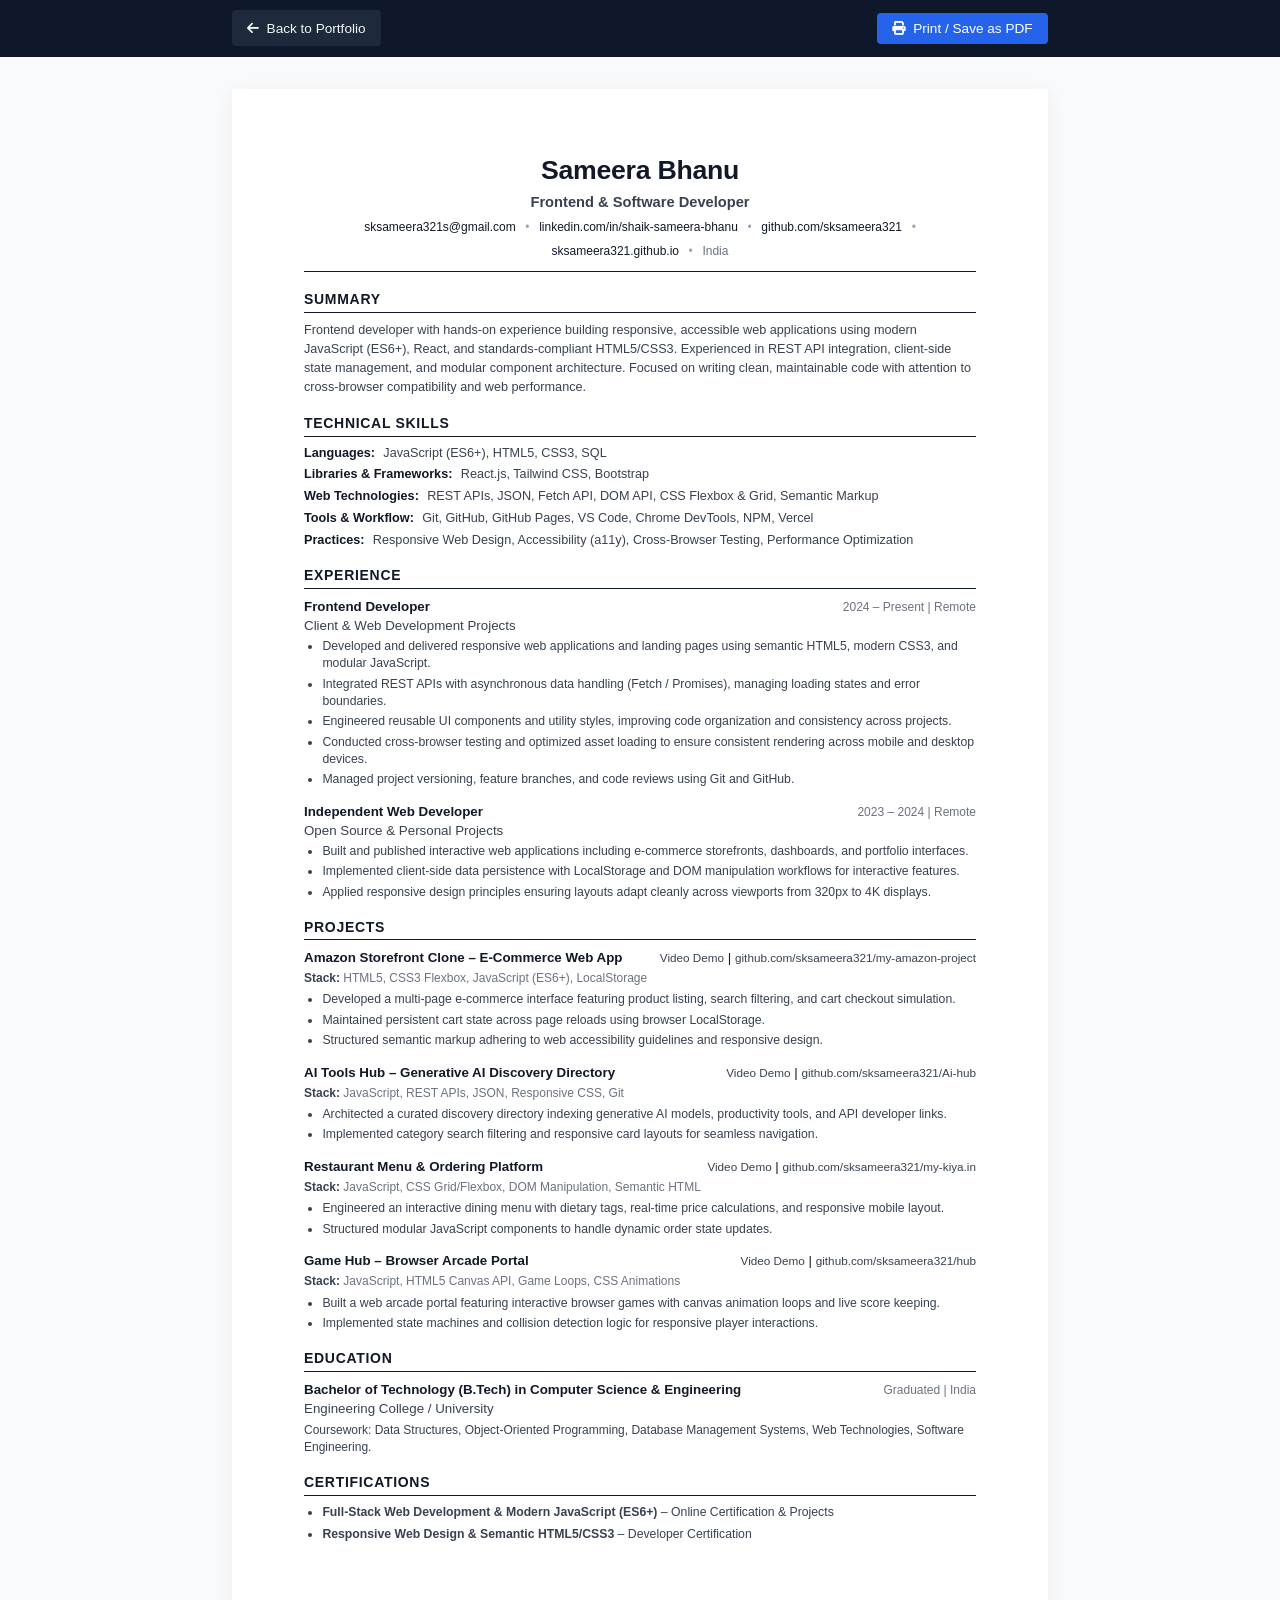
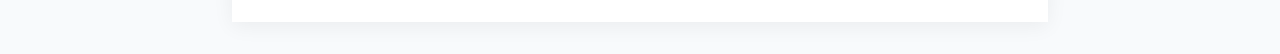
==== resume.html @ 34377d53 "Add comprehensive SEO, GEO, and AEO optimizations, structured FAQ, sitemap, and llms.txt" ====
<!DOCTYPE html>
<html lang="en">
<head>
  <meta charset="UTF-8">
  <meta name="viewport" content="width=device-width, initial-scale=1.0">
  
  <!-- Primary SEO -->
  <title>Sameera Bhanu — ATS Resume | Frontend Developer</title>
  <meta name="title" content="Sameera Bhanu — ATS Resume | Frontend Developer">
  <meta name="description" content="Official ATS-compliant printable resume of Sameera Bhanu, Frontend Developer & UI Engineer specializing in JavaScript (ES6+), React, semantic HTML5, CSS3, and REST APIs.">
  <meta name="keywords" content="Sameera Bhanu Resume, Frontend Developer Resume, React Developer CV, ATS Friendly Resume, Software Engineer Resume, Sameera Bhanu">
  <meta name="author" content="Sameera Bhanu">
  <meta name="robots" content="index, follow">
  <link rel="canonical" href="https://sksameera321.github.io/interactive-resume-portfolio/resume.html">

  <!-- Geographic / Local SEO (GEO) -->
  <meta name="geo.region" content="IN">
  <meta name="geo.placename" content="India">
  <meta name="geo.position" content="20.5937;78.9629">
  <meta name="ICBM" content="20.5937, 78.9629">

  <!-- Open Graph -->
  <meta property="og:type" content="profile">
  <meta property="og:url" content="https://sksameera321.github.io/interactive-resume-portfolio/resume.html">
  <meta property="og:title" content="Sameera Bhanu — ATS Resume | Frontend Developer">
  <meta property="og:description" content="Official ATS-compliant printable resume of Sameera Bhanu, Frontend Developer specializing in JavaScript, React, HTML5, CSS3, and modern UI engineering.">
  <meta property="og:site_name" content="Sameera Bhanu Resume">

  <!-- Twitter Card -->
  <meta name="twitter:card" content="summary">
  <meta name="twitter:title" content="Sameera Bhanu — ATS Resume | Frontend Developer">
  <meta name="twitter:description" content="Official single-column printable resume of Sameera Bhanu, Frontend Developer.">

  <!-- Structured Data (JSON-LD) for Resume & DigitalDocument -->
  <script type="application/ld+json">
  {
    "@context": "https://schema.org",
    "@type": "DigitalDocument",
    "name": "Sameera Bhanu - ATS Resume",
    "url": "https://sksameera321.github.io/interactive-resume-portfolio/resume.html",
    "encodingFormat": "text/html",
    "about": {
      "@type": "Person",
      "name": "Sameera Bhanu",
      "jobTitle": "Frontend Developer",
      "email": "mailto:sksameera321s@gmail.com",
      "sameAs": [
        "http://linkedin.com/in/shaik-sameera-bhanu-86b67341a/",
        "https://github.com/sksameera321"
      ],
      "address": {
        "@type": "PostalAddress",
        "addressCountry": "IN"
      }
    }
  }
  </script>

  <link rel="stylesheet" href="resume.css">
  <link rel="stylesheet" href="https://cdnjs.cloudflare.com/ajax/libs/font-awesome/6.5.1/css/all.min.css">
</head>
<body>

  <!-- Screen Action Bar -->
  <aside class="action-bar no-print" aria-label="Resume Actions">
    <div class="action-container">
      <a href="index.html" class="action-btn back-btn">
        <i class="fa-solid fa-arrow-left"></i> Back to Portfolio
      </a>
      <div class="action-tools">
        <button onclick="window.print()" class="action-btn print-btn">
          <i class="fa-solid fa-print"></i> Print / Save as PDF
        </button>
      </div>
    </div>
  </aside>

  <!-- ATS-Compliant Semantic Resume -->
  <main class="resume-sheet">
    
    <!-- Header -->
    <header class="resume-header">
      <h1 class="candidate-name">Sameera Bhanu</h1>
      <p class="candidate-role">Frontend & Software Developer</p>
      
      <address class="contact-info">
        <span><a href="mailto:sksameera321s@gmail.com">sksameera321s@gmail.com</a></span>
        <span class="sep">&bull;</span>
        <span><a href="http://linkedin.com/in/shaik-sameera-bhanu-86b67341a/" target="_blank" rel="noopener noreferrer">linkedin.com/in/shaik-sameera-bhanu</a></span>
        <span class="sep">&bull;</span>
        <span><a href="https://github.com/sksameera321" target="_blank" rel="noopener noreferrer">github.com/sksameera321</a></span>
        <span class="sep">&bull;</span>
        <span><a href="https://sksameera321.github.io/interactive-resume-portfolio/" target="_blank" rel="noopener noreferrer">sksameera321.github.io</a></span>
        <span class="sep">&bull;</span>
        <span>India</span>
      </address>
    </header>

    <!-- Summary -->
    <section class="resume-section">
      <h2 class="section-title">Summary</h2>
      <p class="summary-text">
        Frontend developer with hands-on experience building responsive, accessible web applications using modern JavaScript (ES6+), React, and standards-compliant HTML5/CSS3. Experienced in REST API integration, client-side state management, and modular component architecture. Focused on writing clean, maintainable code with attention to cross-browser compatibility and web performance.
      </p>
    </section>

    <!-- Technical Skills -->
    <section class="resume-section">
      <h2 class="section-title">Technical Skills</h2>
      <div class="skills-list">
        <div class="skill-item">
          <span class="skill-group">Languages:</span>
          <span class="skill-detail">JavaScript (ES6+), HTML5, CSS3, SQL</span>
        </div>
        <div class="skill-item">
          <span class="skill-group">Libraries & Frameworks:</span>
          <span class="skill-detail">React.js, Tailwind CSS, Bootstrap</span>
        </div>
        <div class="skill-item">
          <span class="skill-group">Web Technologies:</span>
          <span class="skill-detail">REST APIs, JSON, Fetch API, DOM API, CSS Flexbox & Grid, Semantic Markup</span>
        </div>
        <div class="skill-item">
          <span class="skill-group">Tools & Workflow:</span>
          <span class="skill-detail">Git, GitHub, GitHub Pages, VS Code, Chrome DevTools, NPM, Vercel</span>
        </div>
        <div class="skill-item">
          <span class="skill-group">Practices:</span>
          <span class="skill-detail">Responsive Web Design, Accessibility (a11y), Cross-Browser Testing, Performance Optimization</span>
        </div>
      </div>
    </section>

    <!-- Experience -->
    <section class="resume-section">
      <h2 class="section-title">Experience</h2>
      
      <article class="job-entry">
        <div class="job-header">
          <div class="job-title-group">
            <h3 class="job-title">Frontend Developer</h3>
            <span class="job-company">Client & Web Development Projects</span>
          </div>
          <div class="job-meta">
            <time>2024</time> &ndash; <time>Present</time> | Remote
          </div>
        </div>
        <ul class="job-bullets">
          <li>Developed and delivered responsive web applications and landing pages using semantic HTML5, modern CSS3, and modular JavaScript.</li>
          <li>Integrated REST APIs with asynchronous data handling (Fetch / Promises), managing loading states and error boundaries.</li>
          <li>Engineered reusable UI components and utility styles, improving code organization and consistency across projects.</li>
          <li>Conducted cross-browser testing and optimized asset loading to ensure consistent rendering across mobile and desktop devices.</li>
          <li>Managed project versioning, feature branches, and code reviews using Git and GitHub.</li>
        </ul>
      </article>

      <article class="job-entry">
        <div class="job-header">
          <div class="job-title-group">
            <h3 class="job-title">Independent Web Developer</h3>
            <span class="job-company">Open Source & Personal Projects</span>
          </div>
          <div class="job-meta">
            <time>2023</time> &ndash; <time>2024</time> | Remote
          </div>
        </div>
        <ul class="job-bullets">
          <li>Built and published interactive web applications including e-commerce storefronts, dashboards, and portfolio interfaces.</li>
          <li>Implemented client-side data persistence with LocalStorage and DOM manipulation workflows for interactive features.</li>
          <li>Applied responsive design principles ensuring layouts adapt cleanly across viewports from 320px to 4K displays.</li>
        </ul>
      </article>
    </section>

    <!-- Projects -->
    <section class="resume-section">
      <h2 class="section-title">Projects</h2>

      <article class="project-entry">
        <div class="project-header">
          <h3 class="project-name">Amazon Storefront Clone &ndash; E-Commerce Web App</h3>
          <span class="project-link">
            <a href="https://drive.google.com/file/d/1vBxMT2haRQDCjNWgYsZ4KhKN909NZv04/view" target="_blank" rel="noopener noreferrer">Video Demo</a> | 
            <a href="https://github.com/sksameera321/my-amazon-project" target="_blank" rel="noopener noreferrer">github.com/sksameera321/my-amazon-project</a>
          </span>
        </div>
        <p class="project-tech"><strong>Stack:</strong> HTML5, CSS3 Flexbox, JavaScript (ES6+), LocalStorage</p>
        <ul class="project-bullets">
          <li>Developed a multi-page e-commerce interface featuring product listing, search filtering, and cart checkout simulation.</li>
          <li>Maintained persistent cart state across page reloads using browser LocalStorage.</li>
          <li>Structured semantic markup adhering to web accessibility guidelines and responsive design.</li>
        </ul>
      </article>

      <article class="project-entry">
        <div class="project-header">
          <h3 class="project-name">AI Tools Hub &ndash; Generative AI Discovery Directory</h3>
          <span class="project-link">
            <a href="https://drive.google.com/file/d/1sZB9c1j2Q6eUAvfUvzlQ_1pTnuAzO-9f/view" target="_blank" rel="noopener noreferrer">Video Demo</a> | 
            <a href="https://github.com/sksameera321/Ai-hub" target="_blank" rel="noopener noreferrer">github.com/sksameera321/Ai-hub</a>
          </span>
        </div>
        <p class="project-tech"><strong>Stack:</strong> JavaScript, REST APIs, JSON, Responsive CSS, Git</p>
        <ul class="project-bullets">
          <li>Architected a curated discovery directory indexing generative AI models, productivity tools, and API developer links.</li>
          <li>Implemented category search filtering and responsive card layouts for seamless navigation.</li>
        </ul>
      </article>

      <article class="project-entry">
        <div class="project-header">
          <h3 class="project-name">Restaurant Menu & Ordering Platform</h3>
          <span class="project-link">
            <a href="https://drive.google.com/file/d/12rQlzYPinf89SOhVtE6lbwoPuD80IWwC/view" target="_blank" rel="noopener noreferrer">Video Demo</a> | 
            <a href="https://github.com/sksameera321/my-kiya.in" target="_blank" rel="noopener noreferrer">github.com/sksameera321/my-kiya.in</a>
          </span>
        </div>
        <p class="project-tech"><strong>Stack:</strong> JavaScript, CSS Grid/Flexbox, DOM Manipulation, Semantic HTML</p>
        <ul class="project-bullets">
          <li>Engineered an interactive dining menu with dietary tags, real-time price calculations, and responsive mobile layout.</li>
          <li>Structured modular JavaScript components to handle dynamic order state updates.</li>
        </ul>
      </article>

      <article class="project-entry">
        <div class="project-header">
          <h3 class="project-name">Game Hub &ndash; Browser Arcade Portal</h3>
          <span class="project-link">
            <a href="https://drive.google.com/file/d/1Ia3XCRzb9veiDdnWv--5ELKrrxatajaT/view" target="_blank" rel="noopener noreferrer">Video Demo</a> | 
            <a href="https://github.com/sksameera321/hub" target="_blank" rel="noopener noreferrer">github.com/sksameera321/hub</a>
          </span>
        </div>
        <p class="project-tech"><strong>Stack:</strong> JavaScript, HTML5 Canvas API, Game Loops, CSS Animations</p>
        <ul class="project-bullets">
          <li>Built a web arcade portal featuring interactive browser games with canvas animation loops and live score keeping.</li>
          <li>Implemented state machines and collision detection logic for responsive player interactions.</li>
        </ul>
      </article>
    </section>

    <!-- Education -->
    <section class="resume-section">
      <h2 class="section-title">Education</h2>
      <article class="edu-entry">
        <div class="edu-header">
          <div class="edu-degree-group">
            <h3 class="edu-degree">Bachelor of Technology (B.Tech) in Computer Science & Engineering</h3>
            <span class="edu-school">Engineering College / University</span>
          </div>
          <div class="edu-meta">Graduated | India</div>
        </div>
        <p class="edu-details">
          Coursework: Data Structures, Object-Oriented Programming, Database Management Systems, Web Technologies, Software Engineering.
        </p>
      </article>
    </section>

    <!-- Certifications -->
    <section class="resume-section">
      <h2 class="section-title">Certifications</h2>
      <ul class="cert-list">
        <li><strong>Full-Stack Web Development & Modern JavaScript (ES6+)</strong> &ndash; Online Certification & Projects</li>
        <li><strong>Responsive Web Design & Semantic HTML5/CSS3</strong> &ndash; Developer Certification</li>
      </ul>
    </section>

  </main>

</body>
</html>
---- resume.css ----
/* ==========================================================================
   ATS-Compliant Resume Stylesheet
   Minimal, semantic, high-contrast, designed for ATS parsers and PDF print.
   ========================================================================== */

:root {
  --text-main: #111827;
  --text-secondary: #374151;
  --text-muted: #6b7280;
  --border-line: #111827;
  --bg-page: #f8fafc;
  --bg-sheet: #ffffff;
  --font-stack: -apple-system, BlinkMacSystemFont, 'Segoe UI', Roboto, Helvetica, Arial, sans-serif;
}

*, *::before, *::after {
  box-sizing: border-box;
  margin: 0;
  padding: 0;
}

body {
  font-family: var(--font-stack);
  background-color: var(--bg-page);
  color: var(--text-main);
  line-height: 1.45;
  font-size: 10pt;
}

/* Screen Action Bar */
.action-bar {
  position: sticky;
  top: 0;
  left: 0;
  width: 100%;
  background: #0f172a;
  color: #ffffff;
  padding: 0.65rem 1.5rem;
  z-index: 100;
}

.action-container {
  max-width: 8.5in;
  margin: 0 auto;
  display: flex;
  justify-content: space-between;
  align-items: center;
}

.action-btn {
  display: inline-flex;
  align-items: center;
  gap: 0.45rem;
  padding: 0.45rem 0.9rem;
  border-radius: 4px;
  font-size: 0.85rem;
  font-weight: 500;
  text-decoration: none;
  cursor: pointer;
  border: 1px solid transparent;
}

.back-btn {
  background: #1e293b;
  color: #f1f5f9;
}

.back-btn:hover {
  background: #334155;
}

.print-btn {
  background: #2563eb;
  color: #ffffff;
}

.print-btn:hover {
  background: #1d4ed8;
}

/* Resume Sheet */
.resume-sheet {
  max-width: 8.5in;
  margin: 2rem auto;
  padding: 0.65in 0.75in;
  background: var(--bg-sheet);
  box-shadow: 0 4px 20px rgba(0, 0, 0, 0.06);
}

/* Header */
.resume-header {
  text-align: center;
  margin-bottom: 1.1rem;
  padding-bottom: 0.65rem;
  border-bottom: 1.5px solid var(--border-line);
}

.candidate-name {
  font-size: 20pt;
  font-weight: 700;
  letter-spacing: -0.01em;
  color: var(--text-main);
  margin-bottom: 0.15rem;
}

.candidate-role {
  font-size: 11pt;
  font-weight: 600;
  color: var(--text-secondary);
  margin-bottom: 0.35rem;
}

.contact-info {
  display: flex;
  justify-content: center;
  align-items: center;
  flex-wrap: wrap;
  gap: 0.4rem 0.6rem;
  font-style: normal;
  font-size: 9pt;
  color: var(--text-muted);
}

.contact-info a {
  color: var(--text-main);
  text-decoration: none;
}

.contact-info a:hover {
  text-decoration: underline;
}

.sep {
  color: #9ca3af;
}

/* Sections */
.resume-section {
  margin-bottom: 1rem;
}

.section-title {
  font-size: 10.5pt;
  font-weight: 700;
  text-transform: uppercase;
  letter-spacing: 0.05em;
  color: var(--text-main);
  border-bottom: 1px solid var(--border-line);
  padding-bottom: 0.15rem;
  margin-bottom: 0.5rem;
}

.summary-text {
  font-size: 9.5pt;
  line-height: 1.5;
  color: var(--text-secondary);
}

/* Skills */
.skills-list {
  display: flex;
  flex-direction: column;
  gap: 0.25rem;
}

.skill-item {
  font-size: 9.5pt;
  line-height: 1.4;
}

.skill-group {
  font-weight: 600;
  color: var(--text-main);
  margin-right: 0.3rem;
}

.skill-detail {
  color: var(--text-secondary);
}

/* Experience & Projects */
.job-entry, .project-entry, .edu-entry {
  margin-bottom: 0.85rem;
  page-break-inside: avoid;
  break-inside: avoid;
}

.job-entry:last-child, .project-entry:last-child, .edu-entry:last-child {
  margin-bottom: 0;
}

.job-header, .project-header, .edu-header {
  display: flex;
  justify-content: space-between;
  align-items: baseline;
  flex-wrap: wrap;
  gap: 0.25rem;
  margin-bottom: 0.15rem;
}

.job-title, .project-name, .edu-degree {
  font-size: 10pt;
  font-weight: 700;
  color: var(--text-main);
}

.job-company, .edu-school {
  font-weight: 500;
  color: var(--text-secondary);
}

.job-meta, .edu-meta {
  font-size: 9pt;
  color: var(--text-muted);
}

.project-link a {
  font-size: 8.8pt;
  color: var(--text-secondary);
  text-decoration: none;
}

.project-link a:hover {
  text-decoration: underline;
}

.project-tech {
  font-size: 9pt;
  color: var(--text-muted);
  margin-bottom: 0.25rem;
}

.project-tech strong {
  color: var(--text-secondary);
}

.job-bullets, .project-bullets {
  list-style-type: disc;
  margin-left: 1.15rem;
  display: flex;
  flex-direction: column;
  gap: 0.2rem;
}

.job-bullets li, .project-bullets li {
  font-size: 9.2pt;
  line-height: 1.4;
  color: var(--text-secondary);
}

.edu-details {
  font-size: 9pt;
  color: var(--text-secondary);
  margin-top: 0.2rem;
}

.cert-list {
  list-style-type: disc;
  margin-left: 1.15rem;
  display: flex;
  flex-direction: column;
  gap: 0.25rem;
  font-size: 9.2pt;
  color: var(--text-secondary);
}

/* Print Rules */
@media print {
  @page {
    margin: 0.4in 0.5in;
    size: letter;
  }

  body {
    background: #ffffff !important;
    color: #000000 !important;
  }

  .no-print {
    display: none !important;
  }

  .resume-sheet {
    max-width: 100% !important;
    margin: 0 !important;
    padding: 0 !important;
    box-shadow: none !important;
  }

  a {
    color: #000000 !important;
    text-decoration: none !important;
  }

  .job-entry, .project-entry, .edu-entry {
    page-break-inside: avoid;
    break-inside: avoid;
  }
}

@media screen and (max-width: 768px) {
  .resume-sheet {
    margin: 0.75rem auto;
    padding: 1.25rem 1rem;
  }

  .job-header, .project-header, .edu-header {
    flex-direction: column;
    gap: 0.1rem;
  }

  .contact-info {
    flex-direction: column;
    gap: 0.25rem;
  }

  .sep {
    display: none;
  }
}
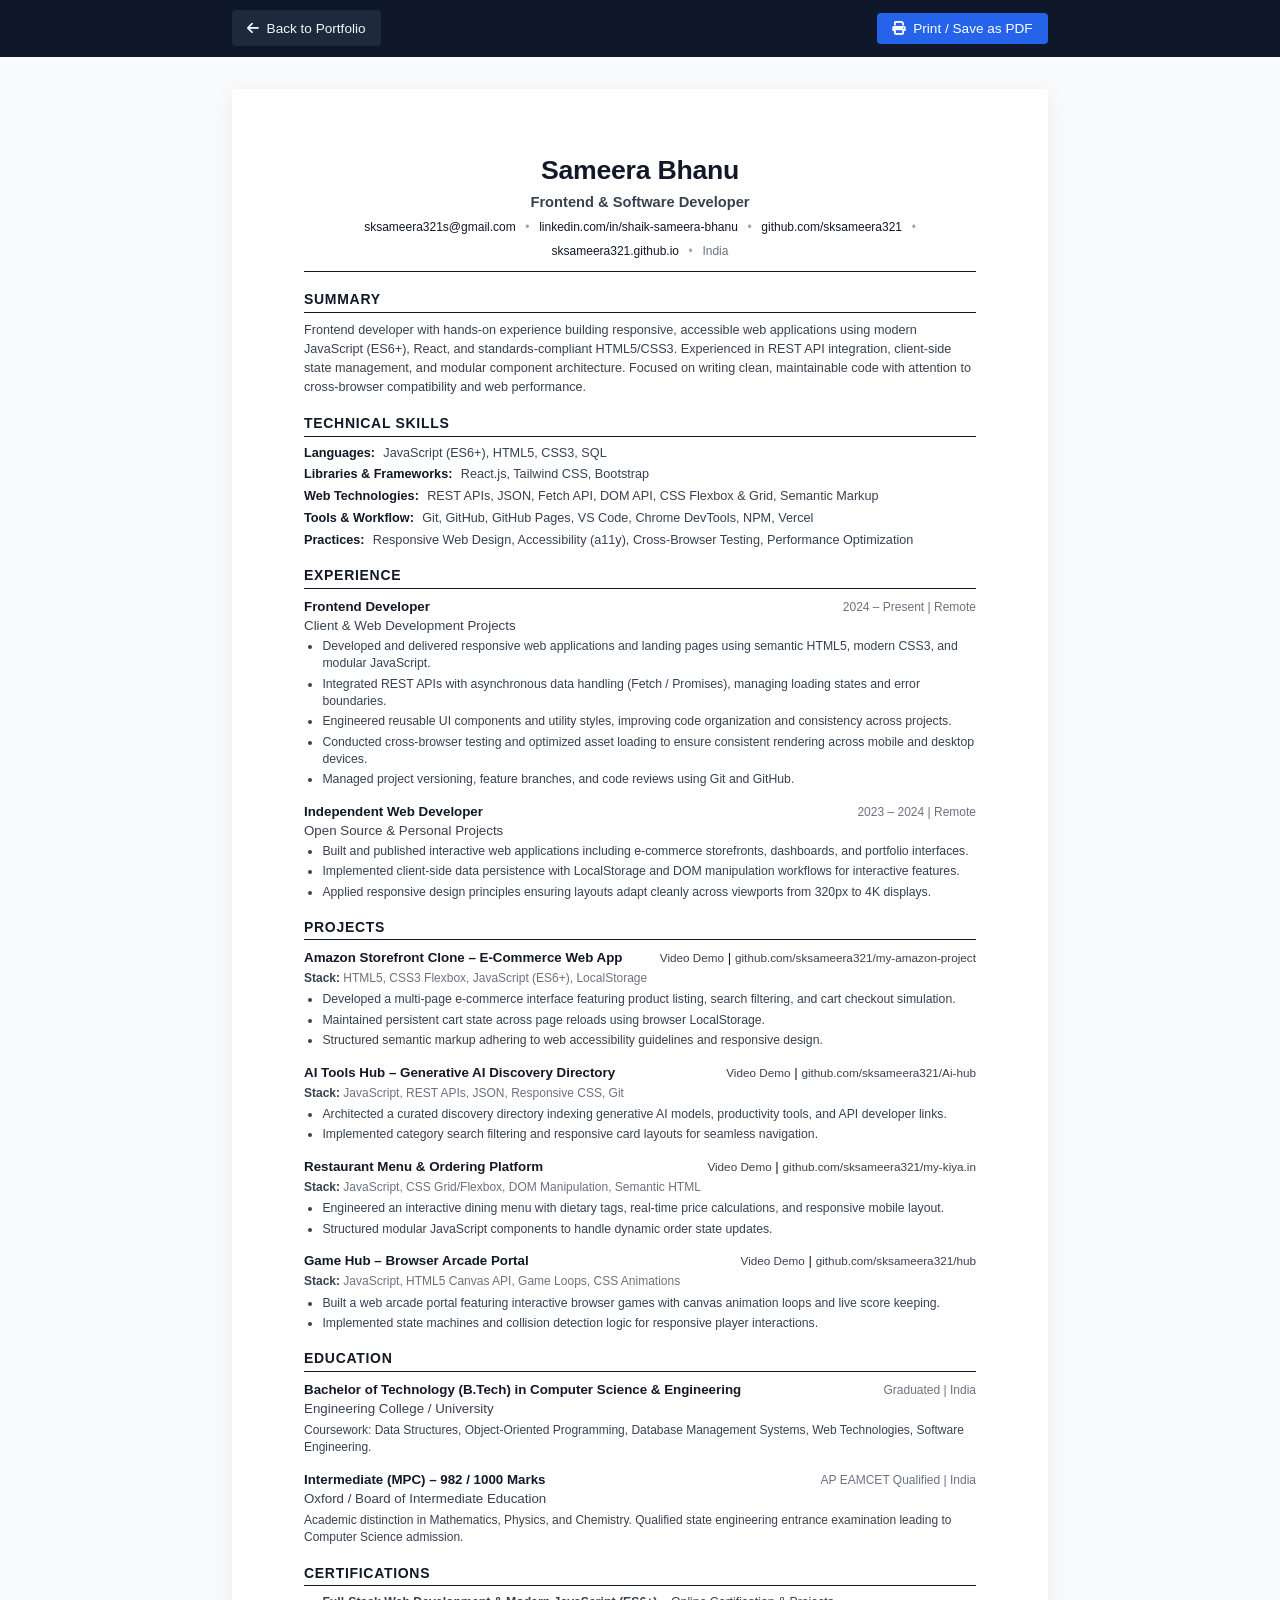
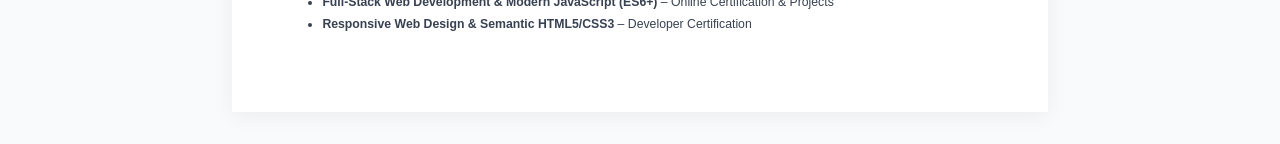
==== commit ba2f56b4: "Weave origin story and project-1 milestone into About, Timeline, and Resume" ====
--- a/resume.html
+++ b/resume.html
@@ -253,6 +253,19 @@
           Coursework: Data Structures, Object-Oriented Programming, Database Management Systems, Web Technologies, Software Engineering.
         </p>
       </article>
+
+      <article class="edu-entry">
+        <div class="edu-header">
+          <div class="edu-degree-group">
+            <h3 class="edu-degree">Intermediate (MPC) &ndash; 982 / 1000 Marks</h3>
+            <span class="edu-school">Oxford / Board of Intermediate Education</span>
+          </div>
+          <div class="edu-meta">AP EAMCET Qualified | India</div>
+        </div>
+        <p class="edu-details">
+          Academic distinction in Mathematics, Physics, and Chemistry. Qualified state engineering entrance examination leading to Computer Science admission.
+        </p>
+      </article>
     </section>
 
     <!-- Certifications -->
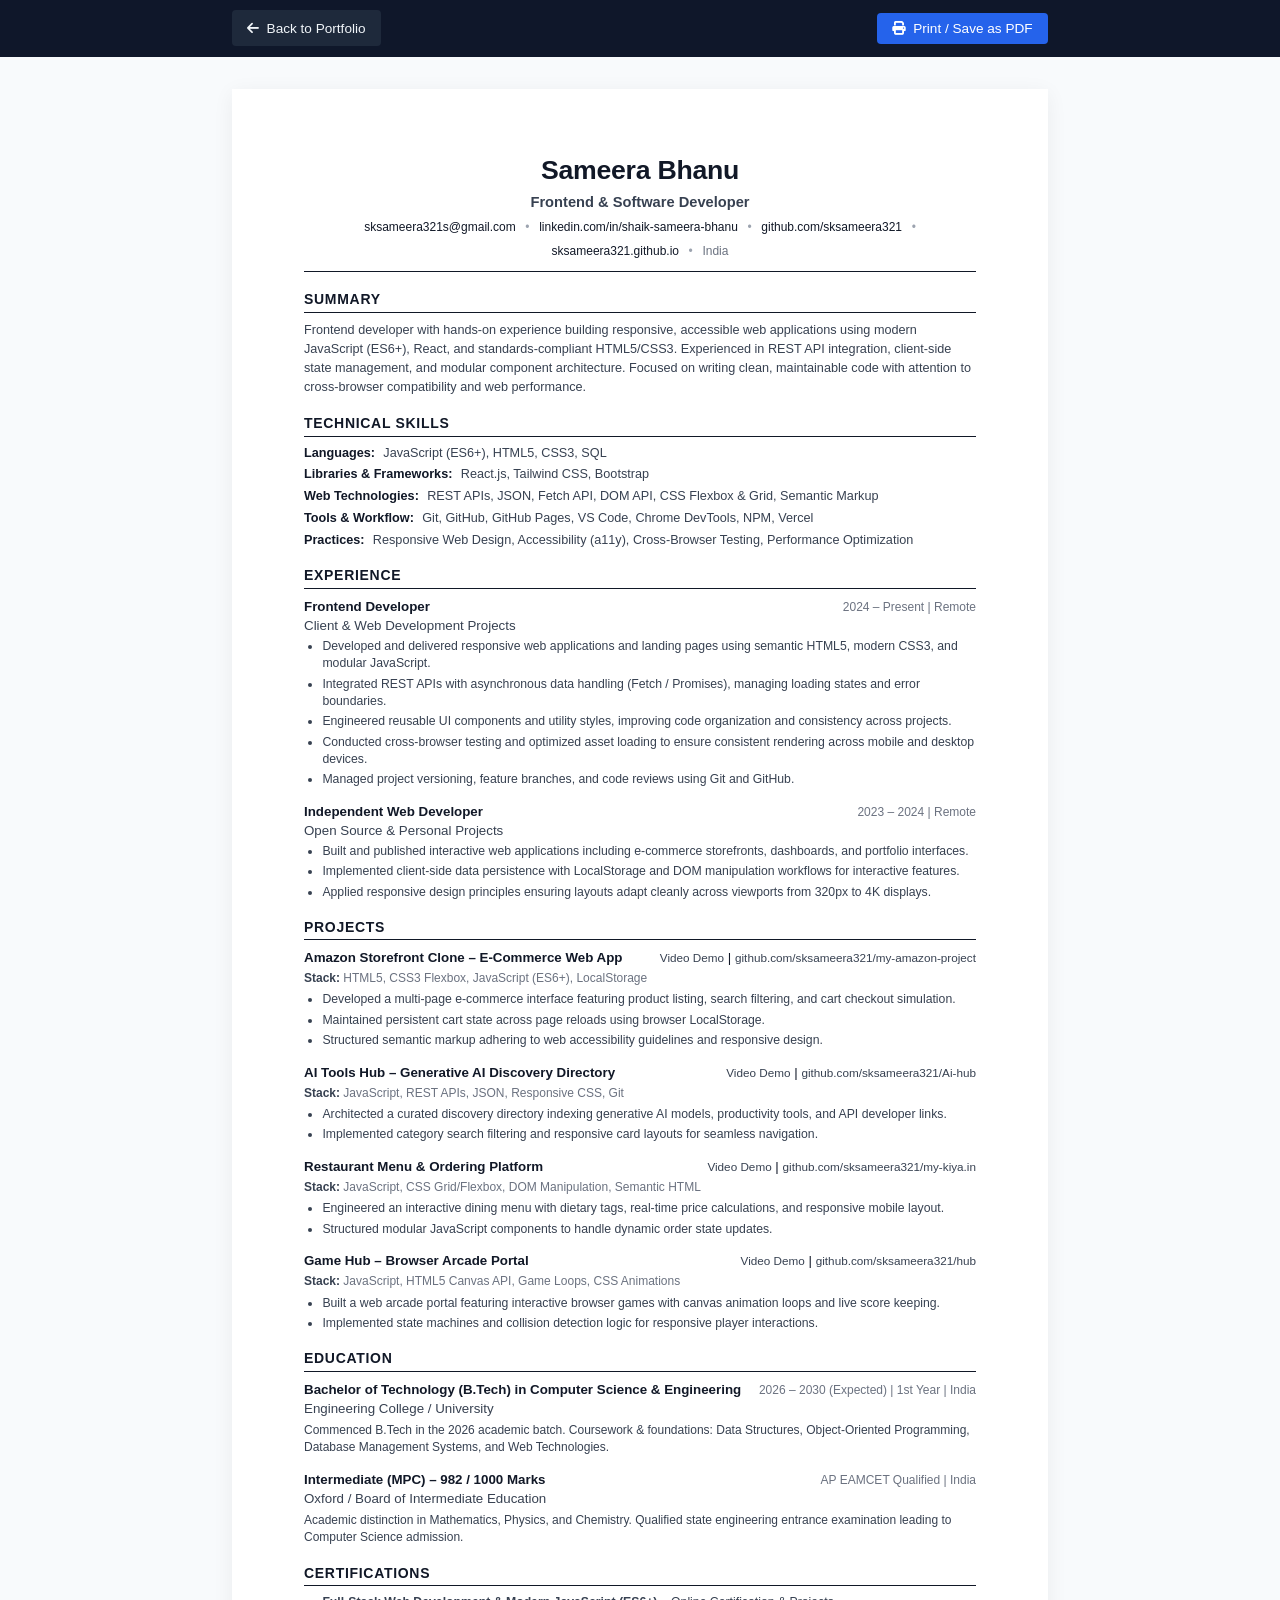
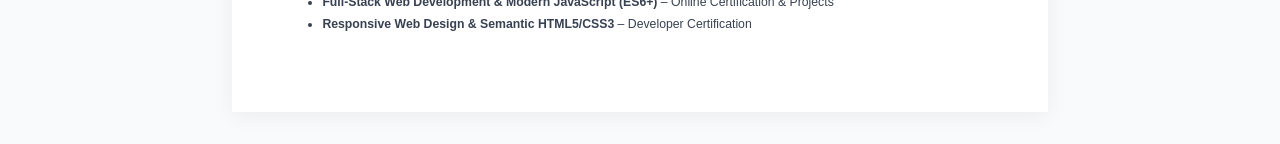
==== commit 909044c6: "Update academic year to 2026 B.Tech batch across timeline, resume, and llms.txt" ====
--- a/resume.html
+++ b/resume.html
@@ -247,10 +247,10 @@
             <h3 class="edu-degree">Bachelor of Technology (B.Tech) in Computer Science & Engineering</h3>
             <span class="edu-school">Engineering College / University</span>
           </div>
-          <div class="edu-meta">Graduated | India</div>
+          <div class="edu-meta">2026 &ndash; 2030 (Expected) | 1st Year | India</div>
         </div>
         <p class="edu-details">
-          Coursework: Data Structures, Object-Oriented Programming, Database Management Systems, Web Technologies, Software Engineering.
+          Commenced B.Tech in the 2026 academic batch. Coursework & foundations: Data Structures, Object-Oriented Programming, Database Management Systems, and Web Technologies.
         </p>
       </article>
 
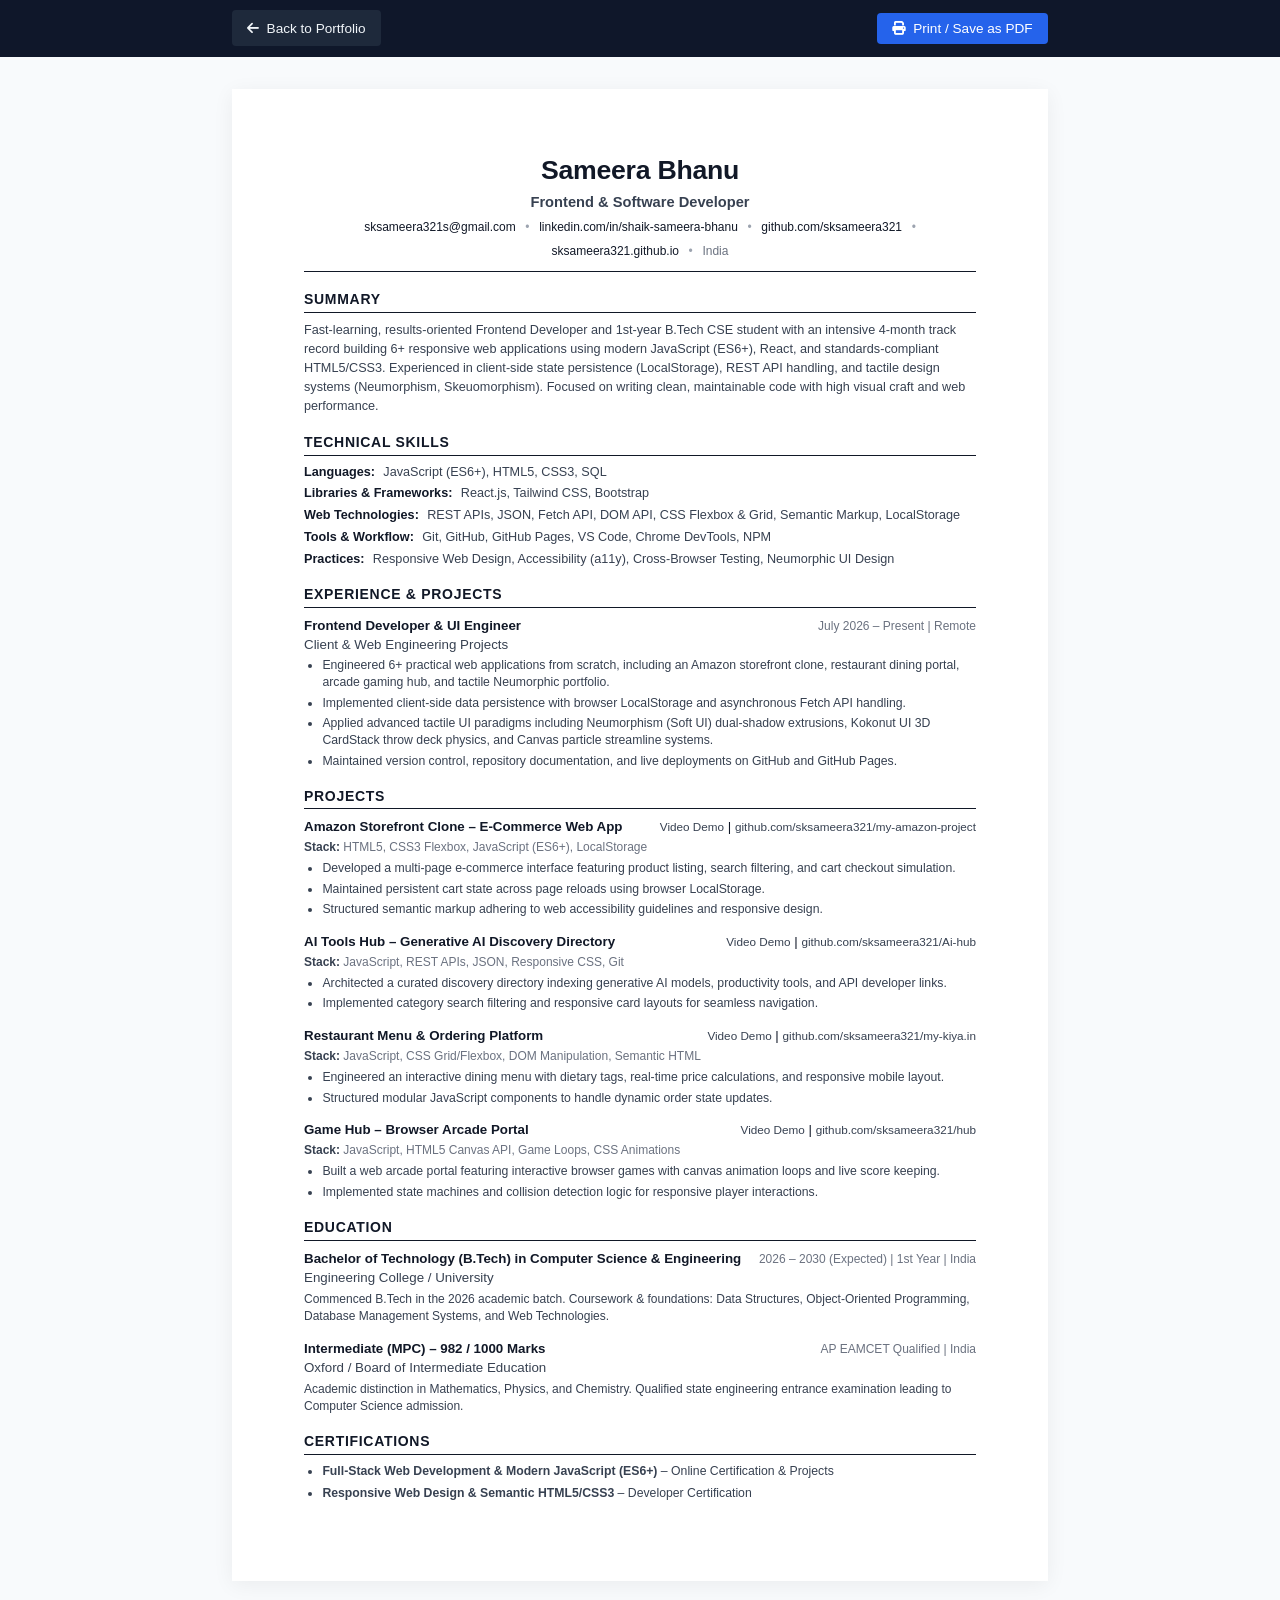
==== commit ca39673c: "Align timeline and resume to reflect 4-month development journey starting July 2026" ====
--- a/resume.html
+++ b/resume.html
@@ -100,7 +100,7 @@
     <section class="resume-section">
       <h2 class="section-title">Summary</h2>
       <p class="summary-text">
-        Frontend developer with hands-on experience building responsive, accessible web applications using modern JavaScript (ES6+), React, and standards-compliant HTML5/CSS3. Experienced in REST API integration, client-side state management, and modular component architecture. Focused on writing clean, maintainable code with attention to cross-browser compatibility and web performance.
+        Fast-learning, results-oriented Frontend Developer and 1st-year B.Tech CSE student with an intensive 4-month track record building 6+ responsive web applications using modern JavaScript (ES6+), React, and standards-compliant HTML5/CSS3. Experienced in client-side state persistence (LocalStorage), REST API handling, and tactile design systems (Neumorphism, Skeuomorphism). Focused on writing clean, maintainable code with high visual craft and web performance.
       </p>
     </section>
 
@@ -118,56 +118,38 @@
         </div>
         <div class="skill-item">
           <span class="skill-group">Web Technologies:</span>
-          <span class="skill-detail">REST APIs, JSON, Fetch API, DOM API, CSS Flexbox & Grid, Semantic Markup</span>
+          <span class="skill-detail">REST APIs, JSON, Fetch API, DOM API, CSS Flexbox & Grid, Semantic Markup, LocalStorage</span>
         </div>
         <div class="skill-item">
           <span class="skill-group">Tools & Workflow:</span>
-          <span class="skill-detail">Git, GitHub, GitHub Pages, VS Code, Chrome DevTools, NPM, Vercel</span>
+          <span class="skill-detail">Git, GitHub, GitHub Pages, VS Code, Chrome DevTools, NPM</span>
         </div>
         <div class="skill-item">
           <span class="skill-group">Practices:</span>
-          <span class="skill-detail">Responsive Web Design, Accessibility (a11y), Cross-Browser Testing, Performance Optimization</span>
+          <span class="skill-detail">Responsive Web Design, Accessibility (a11y), Cross-Browser Testing, Neumorphic UI Design</span>
         </div>
       </div>
     </section>
 
     <!-- Experience -->
     <section class="resume-section">
-      <h2 class="section-title">Experience</h2>
+      <h2 class="section-title">Experience & Projects</h2>
       
       <article class="job-entry">
         <div class="job-header">
           <div class="job-title-group">
-            <h3 class="job-title">Frontend Developer</h3>
-            <span class="job-company">Client & Web Development Projects</span>
+            <h3 class="job-title">Frontend Developer & UI Engineer</h3>
+            <span class="job-company">Client & Web Engineering Projects</span>
           </div>
           <div class="job-meta">
-            <time>2024</time> &ndash; <time>Present</time> | Remote
+            <time>July 2026</time> &ndash; <time>Present</time> | Remote
           </div>
         </div>
         <ul class="job-bullets">
-          <li>Developed and delivered responsive web applications and landing pages using semantic HTML5, modern CSS3, and modular JavaScript.</li>
-          <li>Integrated REST APIs with asynchronous data handling (Fetch / Promises), managing loading states and error boundaries.</li>
-          <li>Engineered reusable UI components and utility styles, improving code organization and consistency across projects.</li>
-          <li>Conducted cross-browser testing and optimized asset loading to ensure consistent rendering across mobile and desktop devices.</li>
-          <li>Managed project versioning, feature branches, and code reviews using Git and GitHub.</li>
-        </ul>
-      </article>
-
-      <article class="job-entry">
-        <div class="job-header">
-          <div class="job-title-group">
-            <h3 class="job-title">Independent Web Developer</h3>
-            <span class="job-company">Open Source & Personal Projects</span>
-          </div>
-          <div class="job-meta">
-            <time>2023</time> &ndash; <time>2024</time> | Remote
-          </div>
-        </div>
-        <ul class="job-bullets">
-          <li>Built and published interactive web applications including e-commerce storefronts, dashboards, and portfolio interfaces.</li>
-          <li>Implemented client-side data persistence with LocalStorage and DOM manipulation workflows for interactive features.</li>
-          <li>Applied responsive design principles ensuring layouts adapt cleanly across viewports from 320px to 4K displays.</li>
+          <li>Engineered 6+ practical web applications from scratch, including an Amazon storefront clone, restaurant dining portal, arcade gaming hub, and tactile Neumorphic portfolio.</li>
+          <li>Implemented client-side data persistence with browser LocalStorage and asynchronous Fetch API handling.</li>
+          <li>Applied advanced tactile UI paradigms including Neumorphism (Soft UI) dual-shadow extrusions, Kokonut UI 3D CardStack throw deck physics, and Canvas particle streamline systems.</li>
+          <li>Maintained version control, repository documentation, and live deployments on GitHub and GitHub Pages.</li>
         </ul>
       </article>
     </section>
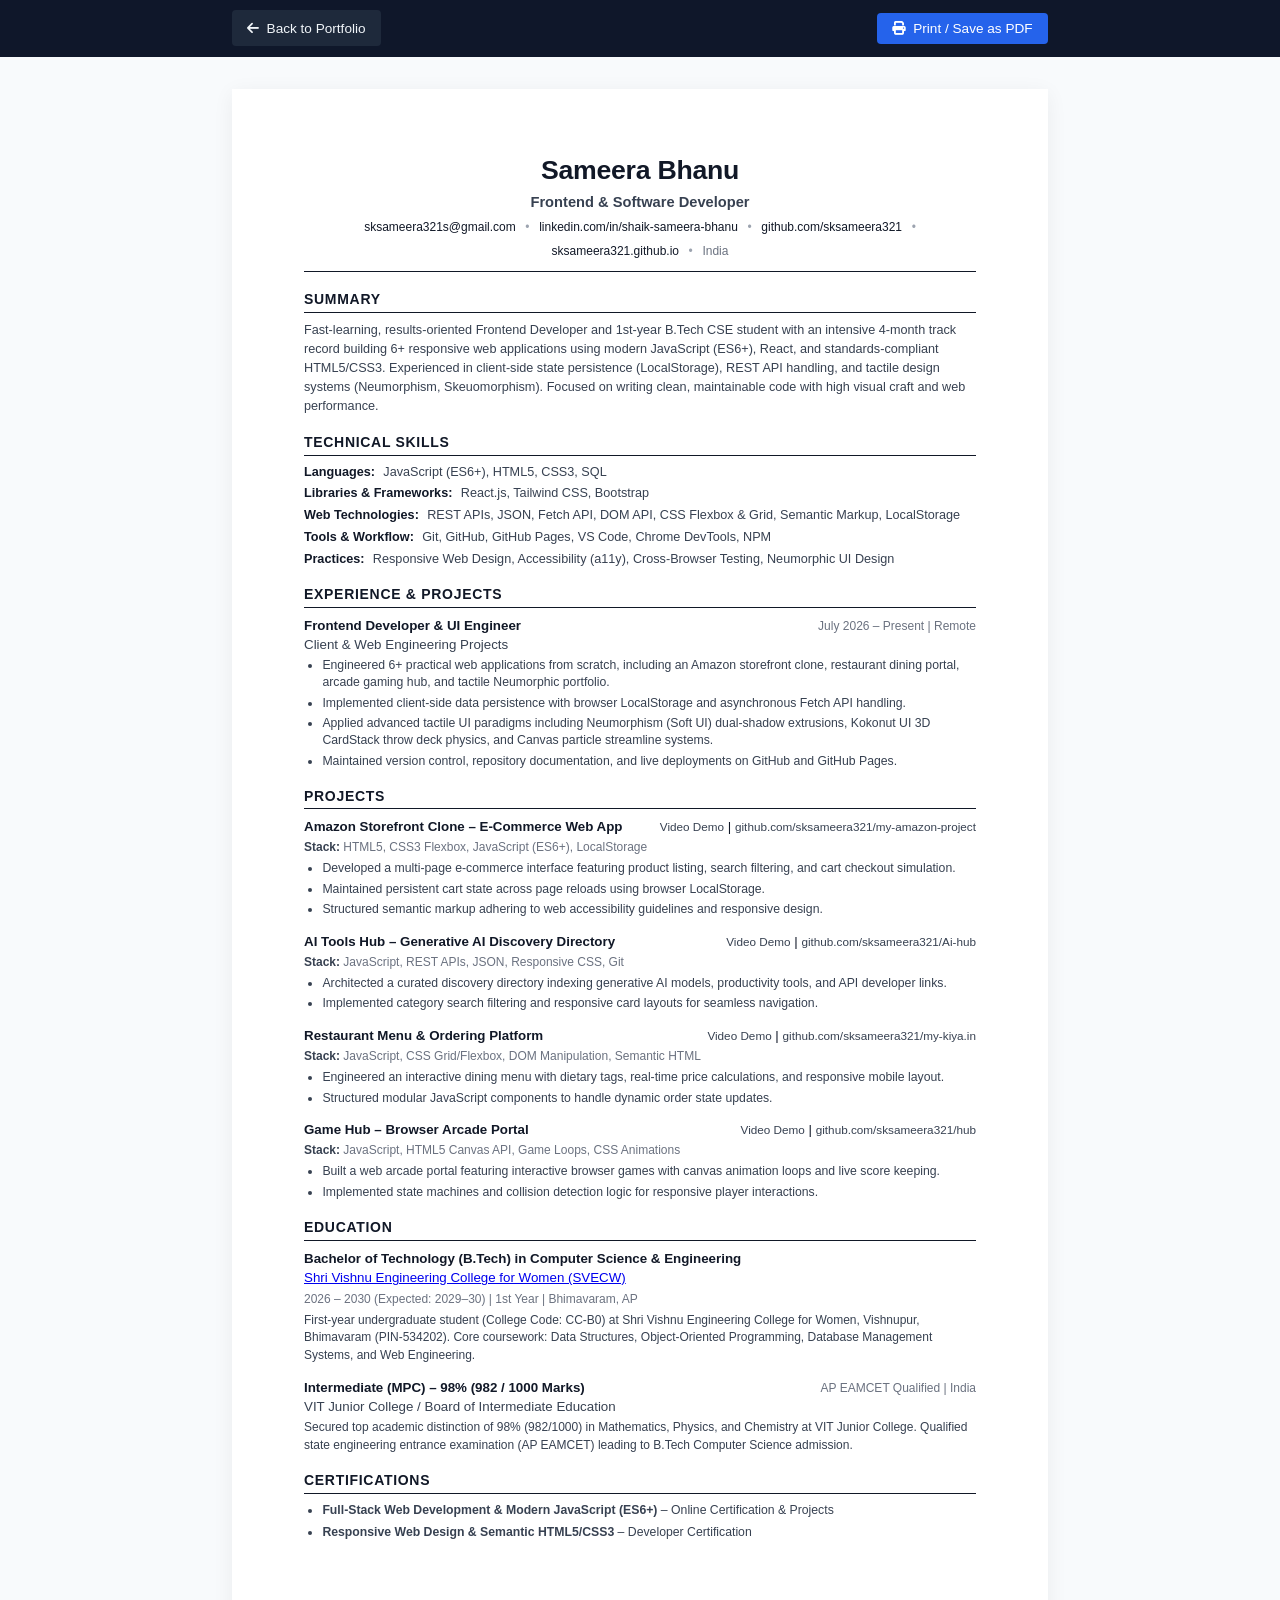
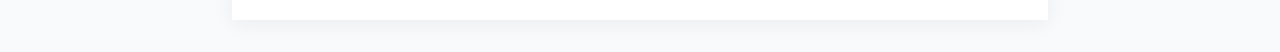
==== commit 46ea49b4: "Update education with Shri Vishnu Engineering College for Women and VIT Junior College (98%)" ====
--- a/resume.html
+++ b/resume.html
@@ -227,25 +227,25 @@
         <div class="edu-header">
           <div class="edu-degree-group">
             <h3 class="edu-degree">Bachelor of Technology (B.Tech) in Computer Science & Engineering</h3>
-            <span class="edu-school">Engineering College / University</span>
-          </div>
-          <div class="edu-meta">2026 &ndash; 2030 (Expected) | 1st Year | India</div>
+            <span class="edu-school"><a href="https://www.linkedin.com/school/15124808/" target="_blank" rel="noopener noreferrer">Shri Vishnu Engineering College for Women (SVECW)</a></span>
+          </div>
+          <div class="edu-meta">2026 &ndash; 2030 (Expected: 2029&ndash;30) | 1st Year | Bhimavaram, AP</div>
         </div>
         <p class="edu-details">
-          Commenced B.Tech in the 2026 academic batch. Coursework & foundations: Data Structures, Object-Oriented Programming, Database Management Systems, and Web Technologies.
+          First-year undergraduate student (College Code: CC-B0) at Shri Vishnu Engineering College for Women, Vishnupur, Bhimavaram (PIN-534202). Core coursework: Data Structures, Object-Oriented Programming, Database Management Systems, and Web Engineering.
         </p>
       </article>
 
       <article class="edu-entry">
         <div class="edu-header">
           <div class="edu-degree-group">
-            <h3 class="edu-degree">Intermediate (MPC) &ndash; 982 / 1000 Marks</h3>
-            <span class="edu-school">Oxford / Board of Intermediate Education</span>
+            <h3 class="edu-degree">Intermediate (MPC) &ndash; 98% (982 / 1000 Marks)</h3>
+            <span class="edu-school">VIT Junior College / Board of Intermediate Education</span>
           </div>
           <div class="edu-meta">AP EAMCET Qualified | India</div>
         </div>
         <p class="edu-details">
-          Academic distinction in Mathematics, Physics, and Chemistry. Qualified state engineering entrance examination leading to Computer Science admission.
+          Secured top academic distinction of 98% (982/1000) in Mathematics, Physics, and Chemistry at VIT Junior College. Qualified state engineering entrance examination (AP EAMCET) leading to B.Tech Computer Science admission.
         </p>
       </article>
     </section>
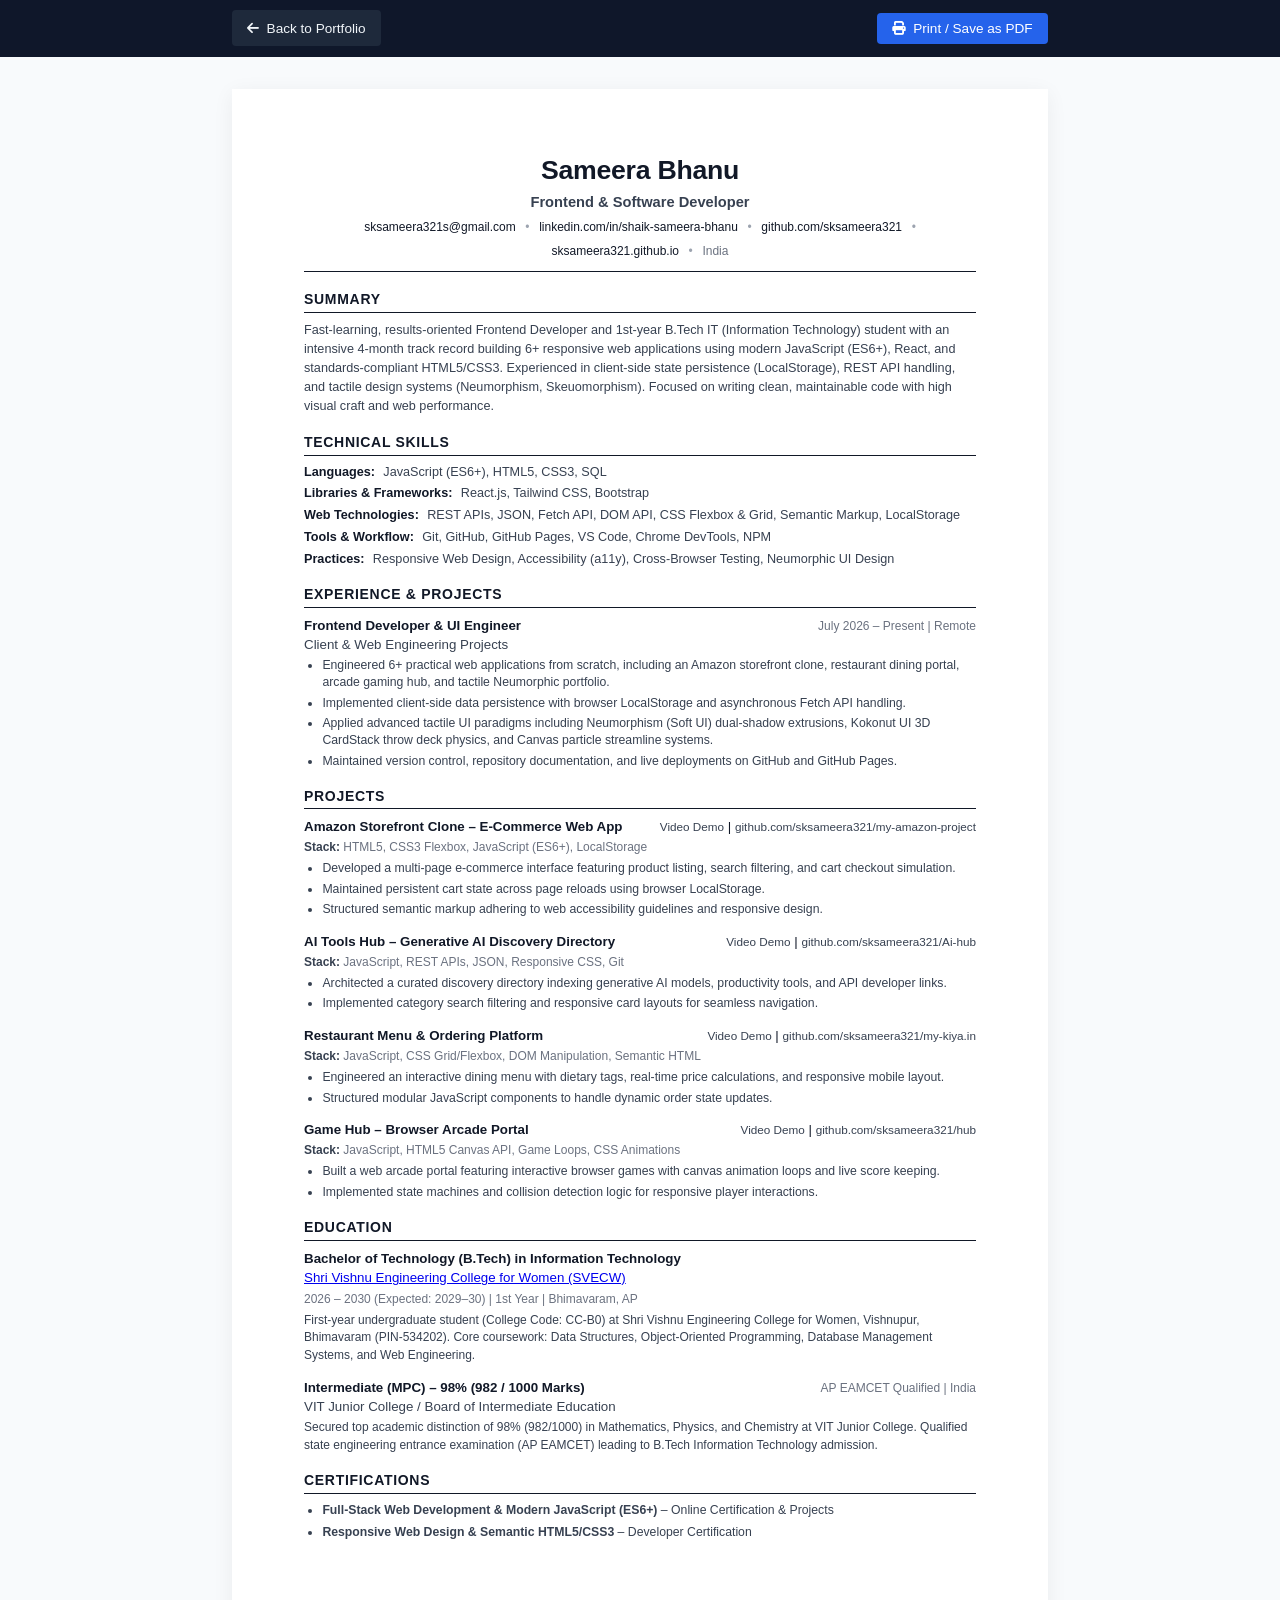
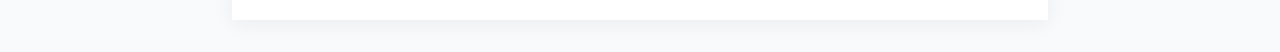
==== commit a98db2f9: "fix: update department to Information Technology (IT) in resume.html" ====
--- a/resume.html
+++ b/resume.html
@@ -100,7 +100,7 @@
     <section class="resume-section">
       <h2 class="section-title">Summary</h2>
       <p class="summary-text">
-        Fast-learning, results-oriented Frontend Developer and 1st-year B.Tech CSE student with an intensive 4-month track record building 6+ responsive web applications using modern JavaScript (ES6+), React, and standards-compliant HTML5/CSS3. Experienced in client-side state persistence (LocalStorage), REST API handling, and tactile design systems (Neumorphism, Skeuomorphism). Focused on writing clean, maintainable code with high visual craft and web performance.
+        Fast-learning, results-oriented Frontend Developer and 1st-year B.Tech IT (Information Technology) student with an intensive 4-month track record building 6+ responsive web applications using modern JavaScript (ES6+), React, and standards-compliant HTML5/CSS3. Experienced in client-side state persistence (LocalStorage), REST API handling, and tactile design systems (Neumorphism, Skeuomorphism). Focused on writing clean, maintainable code with high visual craft and web performance.
       </p>
     </section>
 
@@ -226,7 +226,7 @@
       <article class="edu-entry">
         <div class="edu-header">
           <div class="edu-degree-group">
-            <h3 class="edu-degree">Bachelor of Technology (B.Tech) in Computer Science & Engineering</h3>
+            <h3 class="edu-degree">Bachelor of Technology (B.Tech) in Information Technology</h3>
             <span class="edu-school"><a href="https://www.linkedin.com/school/15124808/" target="_blank" rel="noopener noreferrer">Shri Vishnu Engineering College for Women (SVECW)</a></span>
           </div>
           <div class="edu-meta">2026 &ndash; 2030 (Expected: 2029&ndash;30) | 1st Year | Bhimavaram, AP</div>
@@ -245,7 +245,7 @@
           <div class="edu-meta">AP EAMCET Qualified | India</div>
         </div>
         <p class="edu-details">
-          Secured top academic distinction of 98% (982/1000) in Mathematics, Physics, and Chemistry at VIT Junior College. Qualified state engineering entrance examination (AP EAMCET) leading to B.Tech Computer Science admission.
+          Secured top academic distinction of 98% (982/1000) in Mathematics, Physics, and Chemistry at VIT Junior College. Qualified state engineering entrance examination (AP EAMCET) leading to B.Tech Information Technology admission.
         </p>
       </article>
     </section>
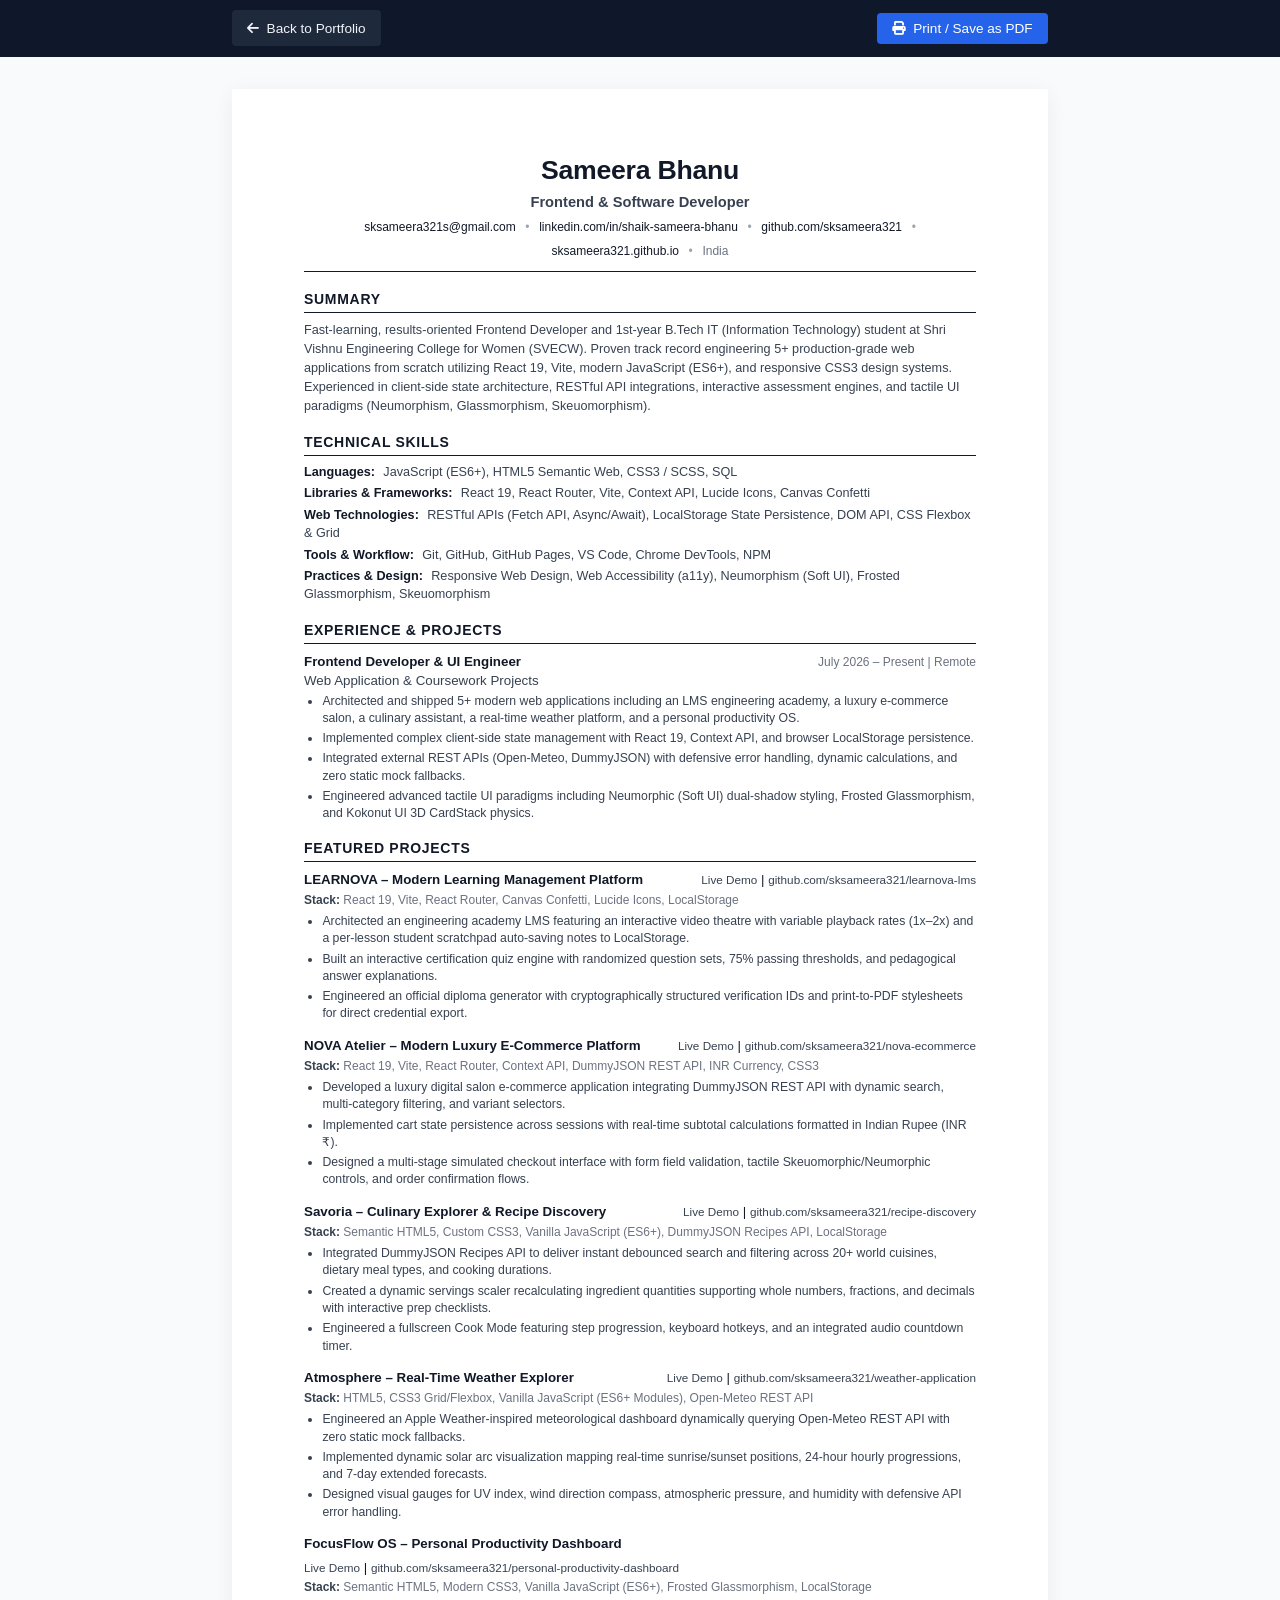
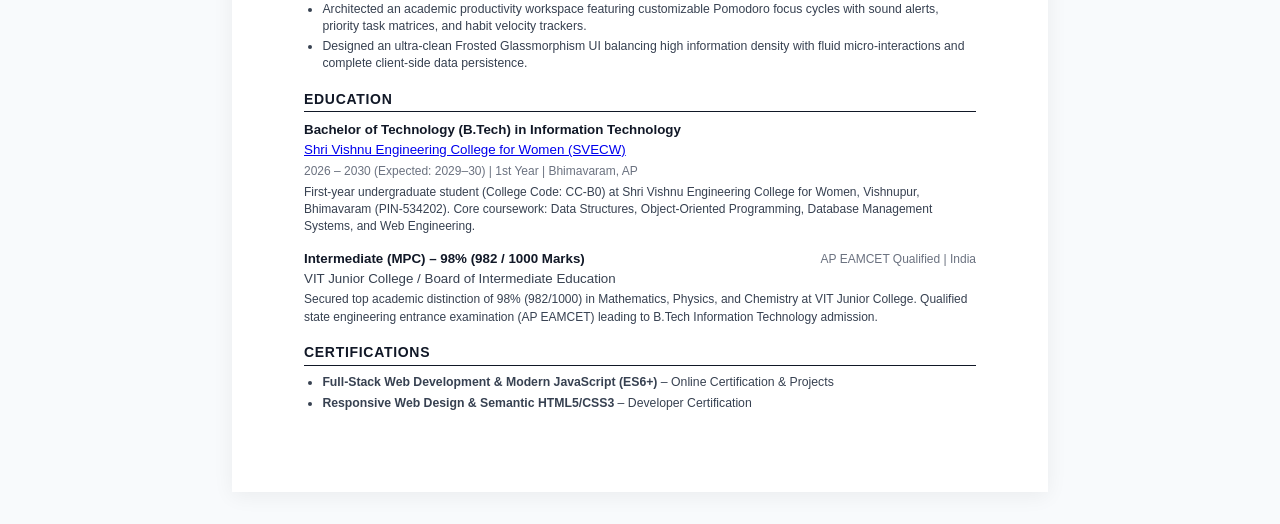
==== commit 53d9aea7: "feat: update featured projects and resume showcases with flagship apps in resume.html" ====
--- a/resume.html
+++ b/resume.html
@@ -100,7 +100,7 @@
     <section class="resume-section">
       <h2 class="section-title">Summary</h2>
       <p class="summary-text">
-        Fast-learning, results-oriented Frontend Developer and 1st-year B.Tech IT (Information Technology) student with an intensive 4-month track record building 6+ responsive web applications using modern JavaScript (ES6+), React, and standards-compliant HTML5/CSS3. Experienced in client-side state persistence (LocalStorage), REST API handling, and tactile design systems (Neumorphism, Skeuomorphism). Focused on writing clean, maintainable code with high visual craft and web performance.
+        Fast-learning, results-oriented Frontend Developer and 1st-year B.Tech IT (Information Technology) student at Shri Vishnu Engineering College for Women (SVECW). Proven track record engineering 5+ production-grade web applications from scratch utilizing React 19, Vite, modern JavaScript (ES6+), and responsive CSS3 design systems. Experienced in client-side state architecture, RESTful API integrations, interactive assessment engines, and tactile UI paradigms (Neumorphism, Glassmorphism, Skeuomorphism).
       </p>
     </section>
 
@@ -110,23 +110,23 @@
       <div class="skills-list">
         <div class="skill-item">
           <span class="skill-group">Languages:</span>
-          <span class="skill-detail">JavaScript (ES6+), HTML5, CSS3, SQL</span>
+          <span class="skill-detail">JavaScript (ES6+), HTML5 Semantic Web, CSS3 / SCSS, SQL</span>
         </div>
         <div class="skill-item">
           <span class="skill-group">Libraries & Frameworks:</span>
-          <span class="skill-detail">React.js, Tailwind CSS, Bootstrap</span>
+          <span class="skill-detail">React 19, React Router, Vite, Context API, Lucide Icons, Canvas Confetti</span>
         </div>
         <div class="skill-item">
           <span class="skill-group">Web Technologies:</span>
-          <span class="skill-detail">REST APIs, JSON, Fetch API, DOM API, CSS Flexbox & Grid, Semantic Markup, LocalStorage</span>
+          <span class="skill-detail">RESTful APIs (Fetch API, Async/Await), LocalStorage State Persistence, DOM API, CSS Flexbox & Grid</span>
         </div>
         <div class="skill-item">
           <span class="skill-group">Tools & Workflow:</span>
           <span class="skill-detail">Git, GitHub, GitHub Pages, VS Code, Chrome DevTools, NPM</span>
         </div>
         <div class="skill-item">
-          <span class="skill-group">Practices:</span>
-          <span class="skill-detail">Responsive Web Design, Accessibility (a11y), Cross-Browser Testing, Neumorphic UI Design</span>
+          <span class="skill-group">Practices & Design:</span>
+          <span class="skill-detail">Responsive Web Design, Web Accessibility (a11y), Neumorphism (Soft UI), Frosted Glassmorphism, Skeuomorphism</span>
         </div>
       </div>
     </section>
@@ -139,83 +139,101 @@
         <div class="job-header">
           <div class="job-title-group">
             <h3 class="job-title">Frontend Developer & UI Engineer</h3>
-            <span class="job-company">Client & Web Engineering Projects</span>
+            <span class="job-company">Web Application & Coursework Projects</span>
           </div>
           <div class="job-meta">
             <time>July 2026</time> &ndash; <time>Present</time> | Remote
           </div>
         </div>
         <ul class="job-bullets">
-          <li>Engineered 6+ practical web applications from scratch, including an Amazon storefront clone, restaurant dining portal, arcade gaming hub, and tactile Neumorphic portfolio.</li>
-          <li>Implemented client-side data persistence with browser LocalStorage and asynchronous Fetch API handling.</li>
-          <li>Applied advanced tactile UI paradigms including Neumorphism (Soft UI) dual-shadow extrusions, Kokonut UI 3D CardStack throw deck physics, and Canvas particle streamline systems.</li>
-          <li>Maintained version control, repository documentation, and live deployments on GitHub and GitHub Pages.</li>
+          <li>Architected and shipped 5+ modern web applications including an LMS engineering academy, a luxury e-commerce salon, a culinary assistant, a real-time weather platform, and a personal productivity OS.</li>
+          <li>Implemented complex client-side state management with React 19, Context API, and browser LocalStorage persistence.</li>
+          <li>Integrated external REST APIs (Open-Meteo, DummyJSON) with defensive error handling, dynamic calculations, and zero static mock fallbacks.</li>
+          <li>Engineered advanced tactile UI paradigms including Neumorphic (Soft UI) dual-shadow styling, Frosted Glassmorphism, and Kokonut UI 3D CardStack physics.</li>
         </ul>
       </article>
     </section>
 
     <!-- Projects -->
     <section class="resume-section">
-      <h2 class="section-title">Projects</h2>
-
-      <article class="project-entry">
-        <div class="project-header">
-          <h3 class="project-name">Amazon Storefront Clone &ndash; E-Commerce Web App</h3>
-          <span class="project-link">
-            <a href="https://drive.google.com/file/d/1vBxMT2haRQDCjNWgYsZ4KhKN909NZv04/view" target="_blank" rel="noopener noreferrer">Video Demo</a> | 
-            <a href="https://github.com/sksameera321/my-amazon-project" target="_blank" rel="noopener noreferrer">github.com/sksameera321/my-amazon-project</a>
-          </span>
-        </div>
-        <p class="project-tech"><strong>Stack:</strong> HTML5, CSS3 Flexbox, JavaScript (ES6+), LocalStorage</p>
-        <ul class="project-bullets">
-          <li>Developed a multi-page e-commerce interface featuring product listing, search filtering, and cart checkout simulation.</li>
-          <li>Maintained persistent cart state across page reloads using browser LocalStorage.</li>
-          <li>Structured semantic markup adhering to web accessibility guidelines and responsive design.</li>
-        </ul>
-      </article>
-
-      <article class="project-entry">
-        <div class="project-header">
-          <h3 class="project-name">AI Tools Hub &ndash; Generative AI Discovery Directory</h3>
-          <span class="project-link">
-            <a href="https://drive.google.com/file/d/1sZB9c1j2Q6eUAvfUvzlQ_1pTnuAzO-9f/view" target="_blank" rel="noopener noreferrer">Video Demo</a> | 
-            <a href="https://github.com/sksameera321/Ai-hub" target="_blank" rel="noopener noreferrer">github.com/sksameera321/Ai-hub</a>
-          </span>
-        </div>
-        <p class="project-tech"><strong>Stack:</strong> JavaScript, REST APIs, JSON, Responsive CSS, Git</p>
-        <ul class="project-bullets">
-          <li>Architected a curated discovery directory indexing generative AI models, productivity tools, and API developer links.</li>
-          <li>Implemented category search filtering and responsive card layouts for seamless navigation.</li>
-        </ul>
-      </article>
-
-      <article class="project-entry">
-        <div class="project-header">
-          <h3 class="project-name">Restaurant Menu & Ordering Platform</h3>
-          <span class="project-link">
-            <a href="https://drive.google.com/file/d/12rQlzYPinf89SOhVtE6lbwoPuD80IWwC/view" target="_blank" rel="noopener noreferrer">Video Demo</a> | 
-            <a href="https://github.com/sksameera321/my-kiya.in" target="_blank" rel="noopener noreferrer">github.com/sksameera321/my-kiya.in</a>
-          </span>
-        </div>
-        <p class="project-tech"><strong>Stack:</strong> JavaScript, CSS Grid/Flexbox, DOM Manipulation, Semantic HTML</p>
-        <ul class="project-bullets">
-          <li>Engineered an interactive dining menu with dietary tags, real-time price calculations, and responsive mobile layout.</li>
-          <li>Structured modular JavaScript components to handle dynamic order state updates.</li>
-        </ul>
-      </article>
-
-      <article class="project-entry">
-        <div class="project-header">
-          <h3 class="project-name">Game Hub &ndash; Browser Arcade Portal</h3>
-          <span class="project-link">
-            <a href="https://drive.google.com/file/d/1Ia3XCRzb9veiDdnWv--5ELKrrxatajaT/view" target="_blank" rel="noopener noreferrer">Video Demo</a> | 
-            <a href="https://github.com/sksameera321/hub" target="_blank" rel="noopener noreferrer">github.com/sksameera321/hub</a>
-          </span>
-        </div>
-        <p class="project-tech"><strong>Stack:</strong> JavaScript, HTML5 Canvas API, Game Loops, CSS Animations</p>
-        <ul class="project-bullets">
-          <li>Built a web arcade portal featuring interactive browser games with canvas animation loops and live score keeping.</li>
-          <li>Implemented state machines and collision detection logic for responsive player interactions.</li>
+      <h2 class="section-title">Featured Projects</h2>
+
+      <article class="project-entry">
+        <div class="project-header">
+          <h3 class="project-name">LEARNOVA &ndash; Modern Learning Management Platform</h3>
+          <span class="project-link">
+            <a href="https://sksameera321.github.io/learnova-lms/" target="_blank" rel="noopener noreferrer">Live Demo</a> | 
+            <a href="https://github.com/sksameera321/learnova-lms" target="_blank" rel="noopener noreferrer">github.com/sksameera321/learnova-lms</a>
+          </span>
+        </div>
+        <p class="project-tech"><strong>Stack:</strong> React 19, Vite, React Router, Canvas Confetti, Lucide Icons, LocalStorage</p>
+        <ul class="project-bullets">
+          <li>Architected an engineering academy LMS featuring an interactive video theatre with variable playback rates (1x&ndash;2x) and a per-lesson student scratchpad auto-saving notes to LocalStorage.</li>
+          <li>Built an interactive certification quiz engine with randomized question sets, 75% passing thresholds, and pedagogical answer explanations.</li>
+          <li>Engineered an official diploma generator with cryptographically structured verification IDs and print-to-PDF stylesheets for direct credential export.</li>
+        </ul>
+      </article>
+
+      <article class="project-entry">
+        <div class="project-header">
+          <h3 class="project-name">NOVA Atelier &ndash; Modern Luxury E-Commerce Platform</h3>
+          <span class="project-link">
+            <a href="https://sksameera321.github.io/nova-ecommerce/" target="_blank" rel="noopener noreferrer">Live Demo</a> | 
+            <a href="https://github.com/sksameera321/nova-ecommerce" target="_blank" rel="noopener noreferrer">github.com/sksameera321/nova-ecommerce</a>
+          </span>
+        </div>
+        <p class="project-tech"><strong>Stack:</strong> React 19, Vite, React Router, Context API, DummyJSON REST API, INR Currency, CSS3</p>
+        <ul class="project-bullets">
+          <li>Developed a luxury digital salon e-commerce application integrating DummyJSON REST API with dynamic search, multi-category filtering, and variant selectors.</li>
+          <li>Implemented cart state persistence across sessions with real-time subtotal calculations formatted in Indian Rupee (INR &#8377;).</li>
+          <li>Designed a multi-stage simulated checkout interface with form field validation, tactile Skeuomorphic/Neumorphic controls, and order confirmation flows.</li>
+        </ul>
+      </article>
+
+      <article class="project-entry">
+        <div class="project-header">
+          <h3 class="project-name">Savoria &ndash; Culinary Explorer & Recipe Discovery</h3>
+          <span class="project-link">
+            <a href="https://sksameera321.github.io/recipe-discovery/" target="_blank" rel="noopener noreferrer">Live Demo</a> | 
+            <a href="https://github.com/sksameera321/recipe-discovery" target="_blank" rel="noopener noreferrer">github.com/sksameera321/recipe-discovery</a>
+          </span>
+        </div>
+        <p class="project-tech"><strong>Stack:</strong> Semantic HTML5, Custom CSS3, Vanilla JavaScript (ES6+), DummyJSON Recipes API, LocalStorage</p>
+        <ul class="project-bullets">
+          <li>Integrated DummyJSON Recipes API to deliver instant debounced search and filtering across 20+ world cuisines, dietary meal types, and cooking durations.</li>
+          <li>Created a dynamic servings scaler recalculating ingredient quantities supporting whole numbers, fractions, and decimals with interactive prep checklists.</li>
+          <li>Engineered a fullscreen Cook Mode featuring step progression, keyboard hotkeys, and an integrated audio countdown timer.</li>
+        </ul>
+      </article>
+
+      <article class="project-entry">
+        <div class="project-header">
+          <h3 class="project-name">Atmosphere &ndash; Real-Time Weather Explorer</h3>
+          <span class="project-link">
+            <a href="https://sksameera321.github.io/weather-application/" target="_blank" rel="noopener noreferrer">Live Demo</a> | 
+            <a href="https://github.com/sksameera321/weather-application" target="_blank" rel="noopener noreferrer">github.com/sksameera321/weather-application</a>
+          </span>
+        </div>
+        <p class="project-tech"><strong>Stack:</strong> HTML5, CSS3 Grid/Flexbox, Vanilla JavaScript (ES6+ Modules), Open-Meteo REST API</p>
+        <ul class="project-bullets">
+          <li>Engineered an Apple Weather-inspired meteorological dashboard dynamically querying Open-Meteo REST API with zero static mock fallbacks.</li>
+          <li>Implemented dynamic solar arc visualization mapping real-time sunrise/sunset positions, 24-hour hourly progressions, and 7-day extended forecasts.</li>
+          <li>Designed visual gauges for UV index, wind direction compass, atmospheric pressure, and humidity with defensive API error handling.</li>
+        </ul>
+      </article>
+
+      <article class="project-entry">
+        <div class="project-header">
+          <h3 class="project-name">FocusFlow OS &ndash; Personal Productivity Dashboard</h3>
+          <span class="project-link">
+            <a href="https://sksameera321.github.io/personal-productivity-dashboard/" target="_blank" rel="noopener noreferrer">Live Demo</a> | 
+            <a href="https://github.com/sksameera321/personal-productivity-dashboard" target="_blank" rel="noopener noreferrer">github.com/sksameera321/personal-productivity-dashboard</a>
+          </span>
+        </div>
+        <p class="project-tech"><strong>Stack:</strong> Semantic HTML5, Modern CSS3, Vanilla JavaScript (ES6+), Frosted Glassmorphism, LocalStorage</p>
+        <ul class="project-bullets">
+          <li>Architected an academic productivity workspace featuring customizable Pomodoro focus cycles with sound alerts, priority task matrices, and habit velocity trackers.</li>
+          <li>Designed an ultra-clean Frosted Glassmorphism UI balancing high information density with fluid micro-interactions and complete client-side data persistence.</li>
         </ul>
       </article>
     </section>
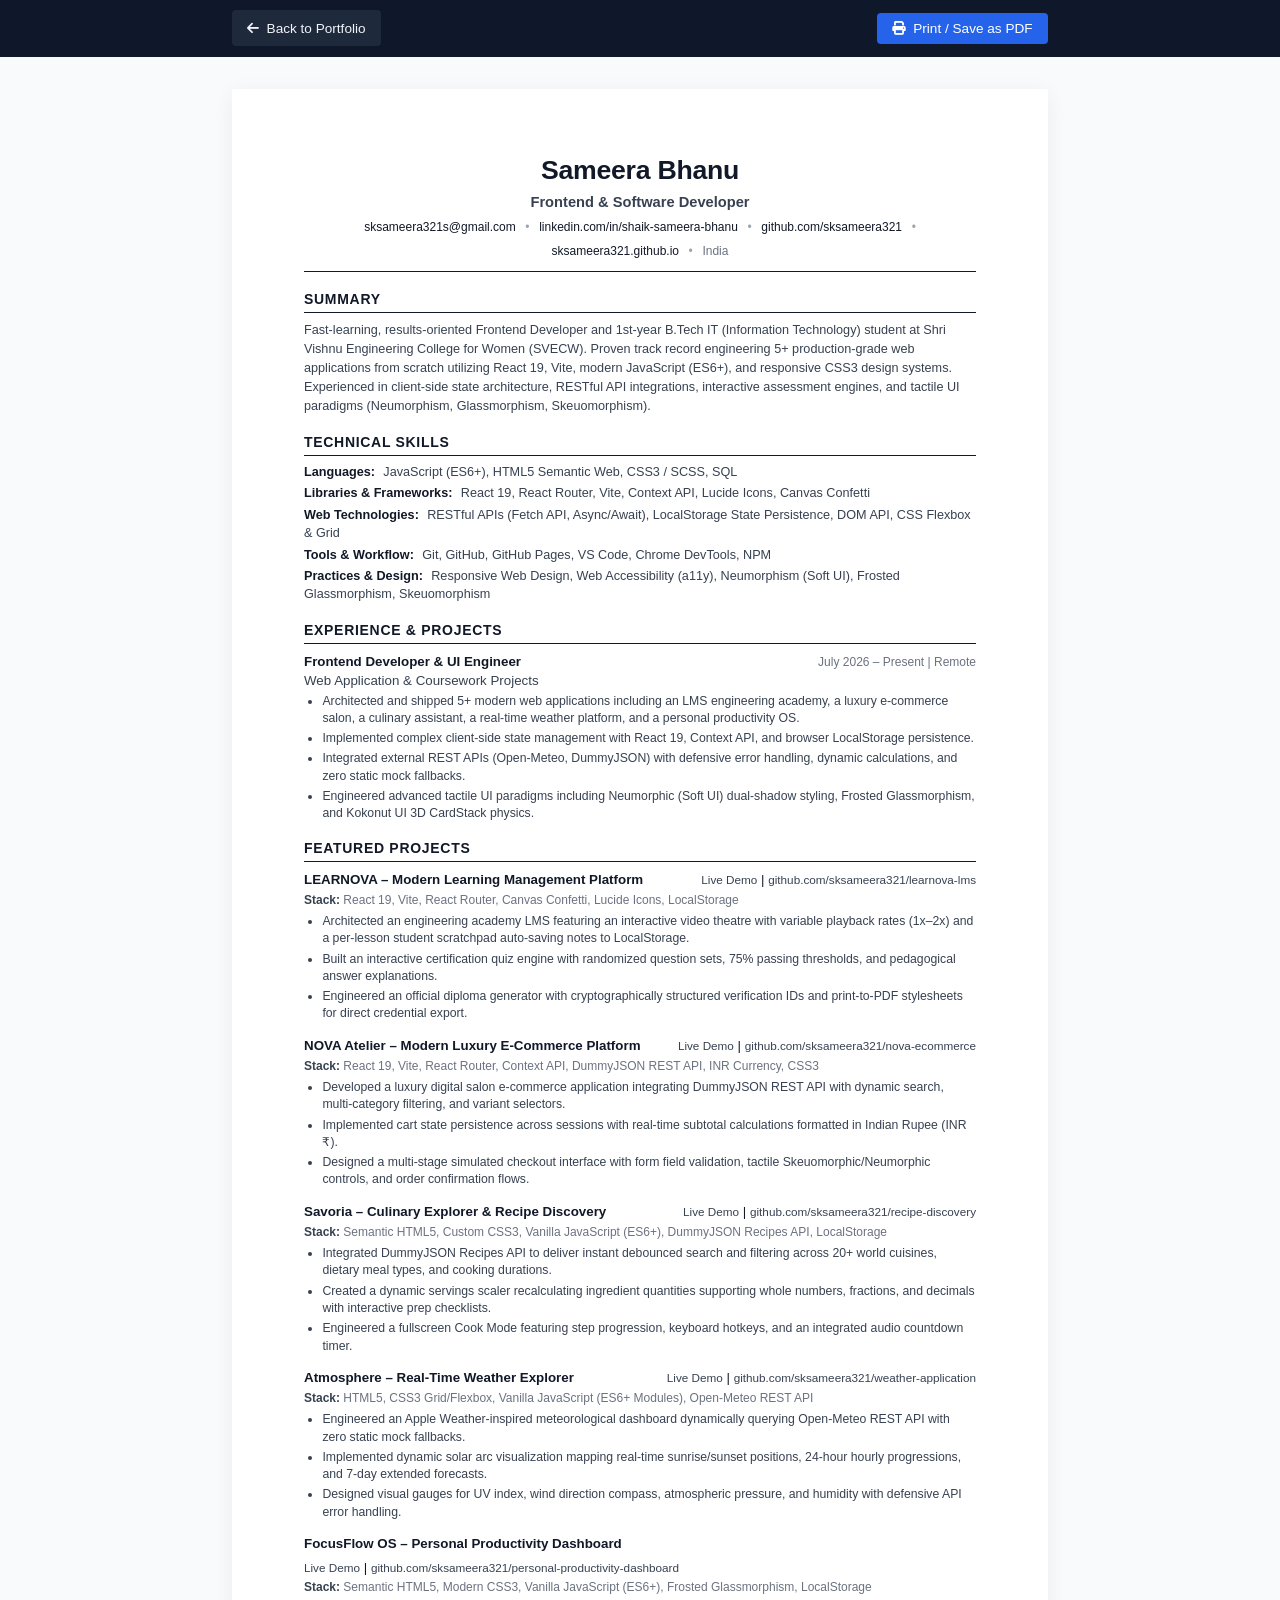
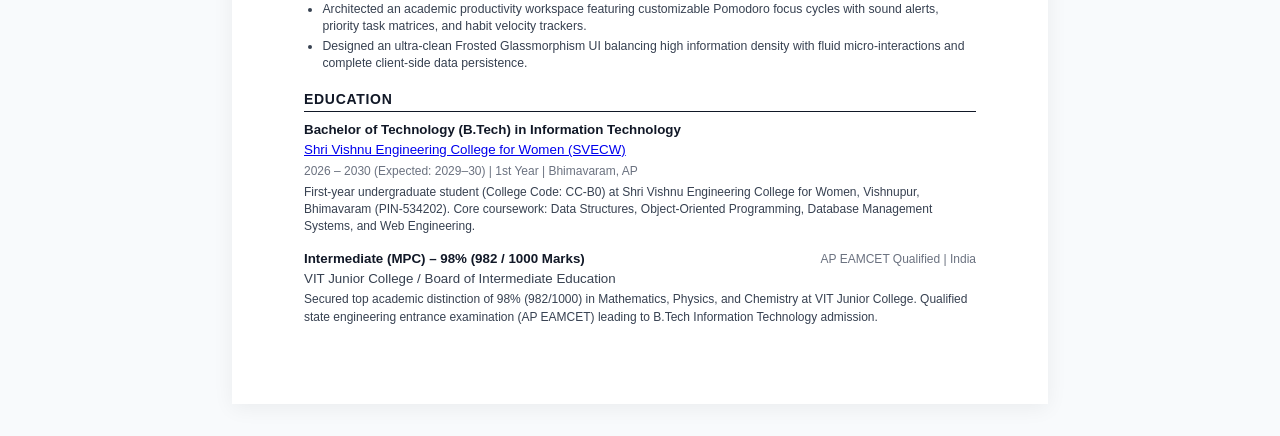
==== commit 90573733: "fix: remove certifications section in resume.html" ====
--- a/resume.html
+++ b/resume.html
@@ -268,15 +268,6 @@
       </article>
     </section>
 
-    <!-- Certifications -->
-    <section class="resume-section">
-      <h2 class="section-title">Certifications</h2>
-      <ul class="cert-list">
-        <li><strong>Full-Stack Web Development & Modern JavaScript (ES6+)</strong> &ndash; Online Certification & Projects</li>
-        <li><strong>Responsive Web Design & Semantic HTML5/CSS3</strong> &ndash; Developer Certification</li>
-      </ul>
-    </section>
-
   </main>
 
 </body>
